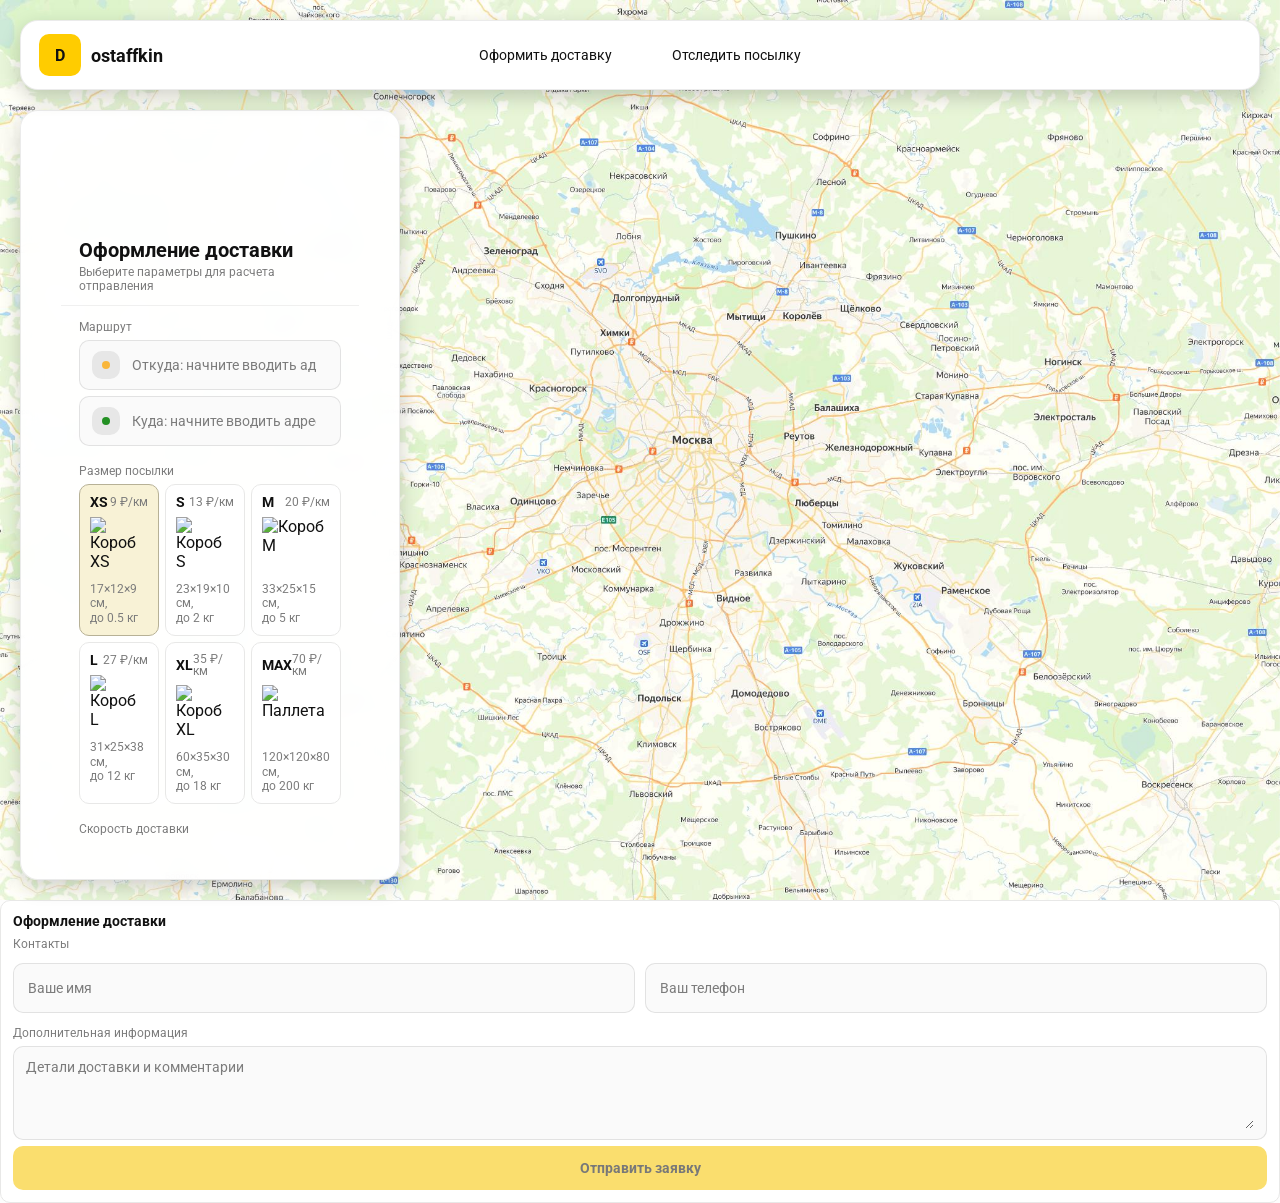
==== order.html @ 0e23ada5 "Create lesson 3" ====
<!doctype html>
<html lang="ru">
<head>
    <meta charset="utf-8"/>
    <meta name="viewport" content="width=device-width,initial-scale=1,maximum-scale=1,user-scalable=0"/>
    <title>Оформление доставки</title>

    <link rel="stylesheet" href="styles/base.css"/>
    <link rel="stylesheet" href="styles/base_adaptive.css"/>

    <link rel="stylesheet" href="styles/order.css"/>
    <link rel="stylesheet" href="styles/order_adaptive.css"/>
</head>
<body>


    <div id="map"></div>
    <div class="container">
        <header class="header">
            <a href="index.html" class="header-brand"><div class="header-logo">D</div> <div class="header-title">ostaffkin</div></a>
            <nav class="header-menu">
                <a class="header-link" href="order.html">Оформить <span>доставку</span></a>
                <a class="header-link" href="#">Отследить <span>посылку</span></a>
            </nav>
    
        </header>
        <aside class="main" id="sidebar">
            <div class="main-header">
                <div class="main-title">Оформление доставки</div>
                <div class="main-text">Выберите параметры для расчета отправления</div>
            </div>
            <div class="main-content">
                <div class="main-route">
                    <div class="main-block-title">Маршрут</div>
                    <div class="main-fields">
                        <div class="main-field" id="fromField">
                            <div class="main-pin"></div>
                            <input id="from" placeholder="Откуда: начните вводить адрес" autocomplete="off"/>
                            <div class="main-ac" id="fromAc" role="listbox" aria-label="Подсказки адресов"></div>
                        </div>
                
                        <div class="main-field" id="toField">
                            <div class="main-pin"></div>
                            <input id="to" placeholder="Куда: начните вводить адрес" autocomplete="off"/>
                            <div class="main-ac" id="toAc" role="listbox" aria-label="Подсказки адресов"></div>
                        </div>
                    </div>
                </div>

                <div class="main-package">
                    <div class="main-block-title">Размер посылки</div>
                
                    <div class="main-sizes">
                        <div class="main-size-card is-active" data-value="xs">
                            <div class="main-size-top">
                                <div class="main-size-label">XS</div>
                                <div class="main-size-rate">9 ₽/км</div>
                            </div>
                            <div class="main-size-media">
                                <img src="images/sizes/xs.png" alt="Короб XS"/>
                            </div>
                            <div class="main-size-description">17×12×9 см,<br>до 0.5 кг</div>
                        </div>
                
                        <div class="main-size-card" data-value="s">
                            <div class="main-size-top">
                                <div class="main-size-label">S</div>
                                <div class="main-size-rate">13 ₽/км</div>
                            </div>
                            <div class="main-size-media">
                                <img src="images/sizes/s.png" alt="Короб S"/>
                            </div>
                            <div class="main-size-description">23×19×10 см,<br>до 2 кг</div>
                        </div>
                
                        <div class="main-size-card" data-value="m">
                            <div class="main-size-top">
                                <div class="main-size-label">M</div>
                                <div class="main-size-rate">20 ₽/км</div>
                            </div>
                            <div class="main-size-media">
                                <img src="images/sizes/m.png" alt="Короб M"/>
                            </div>
                            <div class="main-size-description">33×25×15 см,<br>до 5 кг</div>
                        </div>
                
                        <div class="main-size-card" data-value="l">
                            <div class="main-size-top">
                                <div class="main-size-label">L</div>
                                <div class="main-size-rate">27 ₽/км</div>
                            </div>
                            <div class="main-size-media">
                                <img src="images/sizes/l.png" alt="Короб L"/>
                            </div>
                            <div class="main-size-description">31×25×38 см,<br>до 12 кг</div>
                        </div>
                
                        <div class="main-size-card" data-value="xl">
                            <div class="main-size-top">
                                <div class="main-size-label">XL</div>
                                <div class="main-size-rate">35 ₽/км</div>
                            </div>
                            <div class="main-size-media">
                                <img src="images/sizes/xl.png" alt="Короб XL"/>
                            </div>
                            <div class="main-size-description">60×35×30 см,<br>до 18 кг</div>
                        </div>
                
                        <div class="main-size-card" data-value="max">
                            <div class="main-size-top">
                                <div class="main-size-label">MAX</div>
                                <div class="main-size-rate">70 ₽/км</div>
                            </div>
                            <div class="main-size-media main-size-media-palleta">
                                <img src="images/sizes/max.png" alt="Паллета"/>
                            </div>
                            <div class="main-size-description">120×120×80 см,<br>до 200 кг</div>
                        </div>
                    </div>
                </div>
                <div class="main-speed">
                    <div class="main-block-title">Скорость доставки</div>
                
                    <div class="main-speeds">
                        <div class="main-speed-card is-active" data-value="regular">
                            <img class="main-speed-media" src="images/icons/regular.svg" alt="Regular"/>
                            <div class="main-speed-description">Обычная</div>
                        </div>
                        <div class="main-speed-card" data-value="fast">
                            <img class="main-speed-media" src="images/icons/fast.svg" alt="Fast"/>
                            <div class="main-speed-description">Приоритетная</div>
                        </div>
                
                    </div>
                </div>
                
                <div class="main-calculate-block">
                    <button id="calc" class="button calculate-button" type="button" disabled>Рассчитать</button>
                </div>
            <!-- results -->
            <div class="main-result" id="result">
                <div class="main-result-title">Расчеты вашего заказа</div>
                <div class="main-result-lines">
                    <div class="main-result-line"><span>Расстояние</span><span id="distanceValue">—</span></div>
                    <div class="main-result-line"><span>Доставим через</span><span id="durationValue">—</span></div>
                    <div class="main-result-line"><span>Тариф</span><span id="rateValue">—</span></div>
                </div>
                <div class="main-price">
                    <div class="main-price-label">Итого</div>
                    <div class="main-price-value" id="totalValue">—</div>
                </div>
            </div>

            </div>

        </aside>
        

        </div>

        <!-- modal -->
        <div class="main-order-box">
            <div class="main-order-form" id="orderForm">
                <div class="main-order-title">Оформление доставки</div>
                <div class="main-block-info-row">
                    <div class="main-block-title">Контакты</div>
                    <div class="order-fields">
                        <div class="main-field">
                            <input id="customerName" placeholder="Ваше имя" autocomplete="off"/>
                        </div>
                        <div class="main-field">
                            <input id="customerPhone" placeholder="Ваш телефон" autocomplete="off" inputmode="tel"/>
                        </div>
                    </div>
                </div>
                <div class="main-block-info-row extra-info">
                    <div class="main-block-title">Дополнительная информация</div>
                    <div class="main-field textarea">
                        <textarea id="comment" placeholder="Детали доставки и комментарии"></textarea>
                    </div>
                </div>
                <button id="submit" class="button main-submit-request" type="button" disabled>Отправить
                    заявку
                </button>
            </div>
        
            <div class="main-order-success" id="orderSuccess">
                <div class="main-success-icon">✓</div>
                <div class="main-success-title">Заявка отправлена!</div>
                <div class="main-success-title">Номер отправления – <span id="orderId"></span></div>
                <div class="main-success-subtitle">Мы скоро свяжемся с вами</div>
            </div>
        </div>
</body>
</html>
---- styles/base.css ----
@font-face {
    font-family: "Roboto";
    src: url("../fonts/Roboto-Regular.ttf");
    font-weight: normal;
}

@font-face {
    font-family: "Roboto";
    src: url("../fonts/Roboto-Bold.ttf");
    font-weight: bold;
}

@font-face {
    font-family: "Roboto";
    src: url("../fonts/Roboto-Medium.ttf");
    font-weight: 500;
}

*, *::before, *::after {
    box-sizing: border-box;
}
html, body {
    margin: 0;
    color: #111111;
    font-family: "Roboto", sans-serif;
}

body {
    background: #FDFDFD;
}


.container {
    overflow: hidden;
    min-height: 100vh;
}

.header {
    border-radius: 18px;
    box-shadow: 0 7px 20px 0 #0000002E;
    backdrop-filter: blur(10px);
    background: #ffffff;
    left: 20px;
    border: 1px solid rgba(0, 0, 0, 0.08);
    position: fixed;
    right: 20px;
    top: 20px;
    padding: 14px 18px;
    height: 70px;
    display: flex;
    align-items: center;
    z-index: 6;
}

.header-brand {
    display: flex;
    align-items: center;
    text-decoration: none;
    gap: 10px;
}

.header-logo {
    width: 42px;
    height: 42px;
    border-radius: 10px;
    background: #FFCC00;
    display: grid;
    place-items: center;
    font-weight: bold;
    color: #111;
}

.header-title {
    font-size: 18px;
    font-weight: bold;
    color: #111111;
    text-decoration: none;
}
.header-menu {
    display: flex;
    align-items: center;
    gap: 60px;
    margin: 0;
    position: absolute;
    left: 50%;
    transform: translateX(-50%);
}

.header-link {
    font-size: 14px;
    color: #111111;
    text-decoration: none;
}

.main {
    padding: 111px 40px 40px;
    position: relative;
    display: flex;
}

.button {
    border: 0;
    outline: none;
    height: 44px;
    border-radius: 10px;
    font-size: 14px;
    font-weight: bold;
    cursor: pointer;
    font-family: inherit;
    transition: transform .08s ease, opacity .12s ease;
    background: #ffcc00;
    color: #111111;
    text-align: center;
    text-decoration: none;
}

.button:hover {
    background-color: #E5BC19;
}

.button:disabled {
    cursor: not-allowed;
    background-color: #FADE6E;
    color: #787878;
    transform: none;
}

.button.button-white {
    background: #ffffff;
    border: 1px solid #111111;
}

.button.button-white:hover {
    background: rgb(241 241 241);
}
---- styles/base_adaptive.css ----
@media (max-width: 767px) {
    .header {
        left: 10px;
        right: 10px;
        top: 10px;
    }

    .header-link span {
        display: none;
    }

    .header-menu {
        gap: 20px;
        justify-content: flex-start;
        margin: 0 0 0 30px;
        position: static;
        transform: none;
    }
}

@media (max-width: 420px) {
    .header-title {
        display: none;
    }
}

@media (max-width: 374px) {
    .header-menu {
        gap: 10px;
        margin: 0 0 0 10px;
    }
}
---- styles/order.css ----
#map {
    background-image: url("../images/order-bg.png");
    background-size: cover;
    position: fixed;
    inset: 0;
}
.main {
    border-radius: 18px;
    box-shadow: 0 7px 20px 0 #0000002E;
    backdrop-filter: blur(10px);
    background: rgba(255, 255, 255, 0.96);
    left: 20px;
    border: 1px solid rgba(0, 0, 0, 0.08);
    position: fixed;
    top: 110px;
    bottom: 20px;
    width: 380px;
    display: flex;
    flex-direction: column;
    overflow: hidden;
    z-index: 5;
}
.main-header {
    padding: 18px 18px 12px 18px;
    border-bottom: 1px solid rgba(0, 0, 0, 0.06);
    display: flex;
    flex-direction: column;
}

.main-title {
    font-size: 20px;
    line-height: 100%;
    font-weight: bold;
}

.main-text {
    font-size: 12px;
    margin-top: 5px;
    color: #7C7C7C;
}
.main-content {
    padding: 14px 18px 18px 18px;
    overflow: auto;
    scrollbar-width: none;
    display: flex;
    flex-direction: column;
    gap: 18px;
    flex: 1;
}
.main-block-title {
    font-size: 12px;
    color: #7C7C7C;
}

.main-route .main-block-title,
.main-package .main-block-title {
    margin-bottom: 6px;
}
.main-field {
    display: flex;
    align-items: center;
    margin-top: 6px;
    gap: 10px;
    border: 1px solid #1111111A;
    background: #FAFAFA;
    border-radius: 10px;
    padding: 10px 12px;
    position: relative;
    box-sizing: border-box;
    height: 50px;
}

.main-field.textarea {
    height: auto;
}

.main-pin {
    width: 28px;
    height: 28px;
    border-radius: 10px;
    background: rgba(17, 17, 17, 0.08);
    display: grid;
    place-items: center;
    flex: 0 0 auto;
    position: relative;
}

.main-pin::before {
    content: "";
    width: 8px;
    height: 8px;
    border-radius: 999px;
    background: orange;
    opacity: .75;
    display: block;
}

.main-field:last-child .main-pin::before {
    background: green;
    opacity: .85;
}

input, textarea {
    width: 100%;
    border: 0;
    outline: none;
    background: transparent;
    font-size: 14px;
    color: #111111;
    font-family: inherit;
}

textarea {
    resize: vertical;
    min-height: 72px;
    padding: 2px 0;
}

input::placeholder, textarea::placeholder {
    color: #7C7C7C;
}

.main-field:focus-within {
    border-color: rgba(0, 0, 0, 0.20);
    box-shadow: 0 0 0 4px rgba(255, 204, 0, 0.35);
    background: rgba(255, 255, 255, 0.75);
}
.main-sizes {
    display: grid;
    gap: 6px;
    grid-template-columns: repeat(3, 1fr);
}

.main-size-card {
    border: 1px solid #E8E8E7;
    background: #FFFFFF;
    border-radius: 10px;
    padding: 10px;
    cursor: pointer;
    user-select: none;
    transition: transform .08s ease, border-color .12s ease, background .12s ease;
    min-height: 139px;
}

.main-size-card:hover {
    transform: translateY(-1px);
}

.main-size-card.is-active {
    background-color: #F8F2D6;
    border-color: #B7B196;
}

.main-size-top {
    display: flex;
    align-items: center;
    justify-content: space-between;
}

.main-size-label {
    font-weight: bold;
    font-size: 14px;
    color: #111111;
    line-height: 100%;
}

.main-size-rate {
    font-size: 12px;
    color: #7C7C7C;
    line-height: 100%;
}

.main-size-media {
    margin-top: 8px;
    height: 57px;
}

.main-size-description {
    margin-top: 8px;
    font-size: 12px;
    color: #7C7C7C;
    line-height: 1.2;
}

.calculate-button {
    width: 100%;
}

.main-result {
    border: 1px solid rgba(0, 0, 0, 0.08);
    background: rgba(255, 255, 255, 0.75);
    border-radius: 16px;
    padding: 12px;
    line-height: 1.25;
}

.main-result-title {
    font-weight: bold;
    font-size: 13px;
    color: #111111;
    margin-bottom: 13px;
}

.main-result-lines {
    gap: 8px;
    display: flex;
    flex-direction: column;
}

.main-result-line {
    font-size: 13px;
    color: rgba(17, 17, 17, 0.85);
    display: flex;
    justify-content: space-between;
}

.main-price {
    margin-top: 18px;
    padding-top: 10px;
    border-top: 1px dashed rgba(0, 0, 0, 0.12);
    display: flex;
    align-items: baseline;
    justify-content: space-between;
}

.main-price-label {
    font-size: 12px;
    color: rgba(17, 17, 17, 0.55);
}

.main-price-value {
    font-size: 20px;
    font-weight: bold;
    color: #111111;
    letter-spacing: -0.3px;
}

.main-order-box {
    background: #ffffff;
    border: 1px solid #E8E8E7;
    border-radius: 10px;
    padding: 12px;
}

.main-order-title {
    margin-bottom: 8px;
    font-weight: bold;
    font-size: 14px;
    color: #111111;
}

.main-block-info {
    display: flex;
    flex-direction: column;
    gap: 6px;
}

.order-fields {
    display: grid;
    grid-template-columns: 1fr 1fr;
    column-gap: 10px;
    margin-top: 6px;
}

.main-block-info-row.extra-info {
    display: block;
    margin-top: 13px;
}

.main-submit-request {
    width: 100%;
    margin-top: 6px;
}

.main-order-success {
    display: none;
    text-align: center;
    padding: 22px 12px;
    gap: 12px;
}

.main-order-success.is-visible {
    display: flex;
    flex-direction: column;
    align-items: center;
}

.main-success-icon {
    width: 56px;
    height: 56px;
    border-radius: 50%;
    background: #16a34a;
    color: #ffffff;
    display: grid;
    place-items: center;
    font-size: 30px;
}

.main-success-title {
    font-size: 14px;
    font-weight: bold;
    color: #111111;
}

.main-success-subtitle {
    font-size: 12px;
    color: rgba(17, 17, 17, 0.55);
    line-height: 1.3;
}
.main-speed .main-block-title {
    margin-bottom: 6px;
}

.main-speeds {
    display: grid;
    gap: 6px;
    grid-template-columns: repeat(2, 1fr);
}

.main-speed-card {
    border: 1px solid #E8E8E7;
    background: #FFFFFF;
    border-radius: 10px;
    padding: 10px;
    cursor: pointer;
    user-select: none;
    transition: transform .08s ease, border-color .12s ease, background .12s ease;
    display: flex;
    align-items: center;
    gap: 10px;
}

.main-speed-card:hover {
    transform: translateY(-1px);
}

.main-speed-card.is-active {
    background-color: #F8F2D6;
    border-color: #B7B196;
}

.main-speed-description {
    font-size: 12px;
    color: #7C7C7C;
    line-height: 1.2;
}
---- styles/order_adaptive.css ----
@media (max-width: 767px) {
    .main {
        left: 10px;
        right: 10px;
        top: 50%;
        bottom: 12px;
        width: auto;
        max-width: none;
    }
}

@media (max-width: 420px) {
    .main-sizes {
        grid-template-columns: repeat(2, 1fr);
    }
}
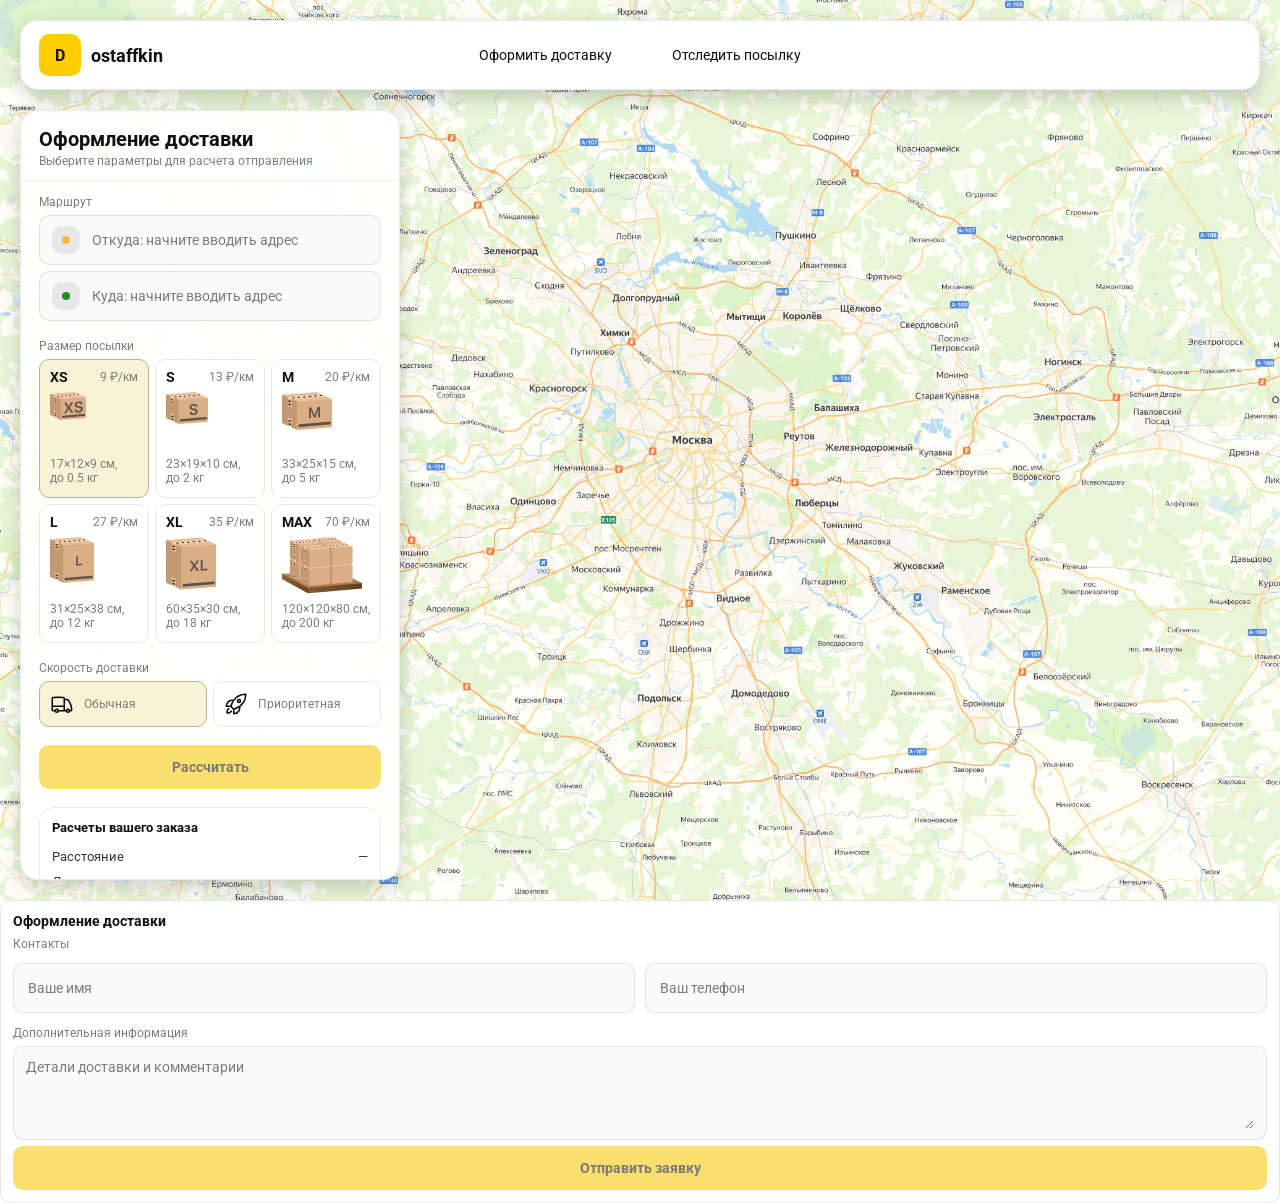
==== commit e23d2821: "order and track" ====
--- a/order.html
+++ b/order.html
@@ -20,7 +20,7 @@
             <a href="index.html" class="header-brand"><div class="header-logo">D</div> <div class="header-title">ostaffkin</div></a>
             <nav class="header-menu">
                 <a class="header-link" href="order.html">Оформить <span>доставку</span></a>
-                <a class="header-link" href="#">Отследить <span>посылку</span></a>
+                <a class="header-link" href="track.html">Отследить <span>посылку</span></a>
             </nav>
     
         </header>
--- a/styles/base.css
+++ b/styles/base.css
@@ -92,12 +92,6 @@
     text-decoration: none;
 }
 
-.main {
-    padding: 111px 40px 40px;
-    position: relative;
-    display: flex;
-}
-
 .button {
     border: 0;
     outline: none;
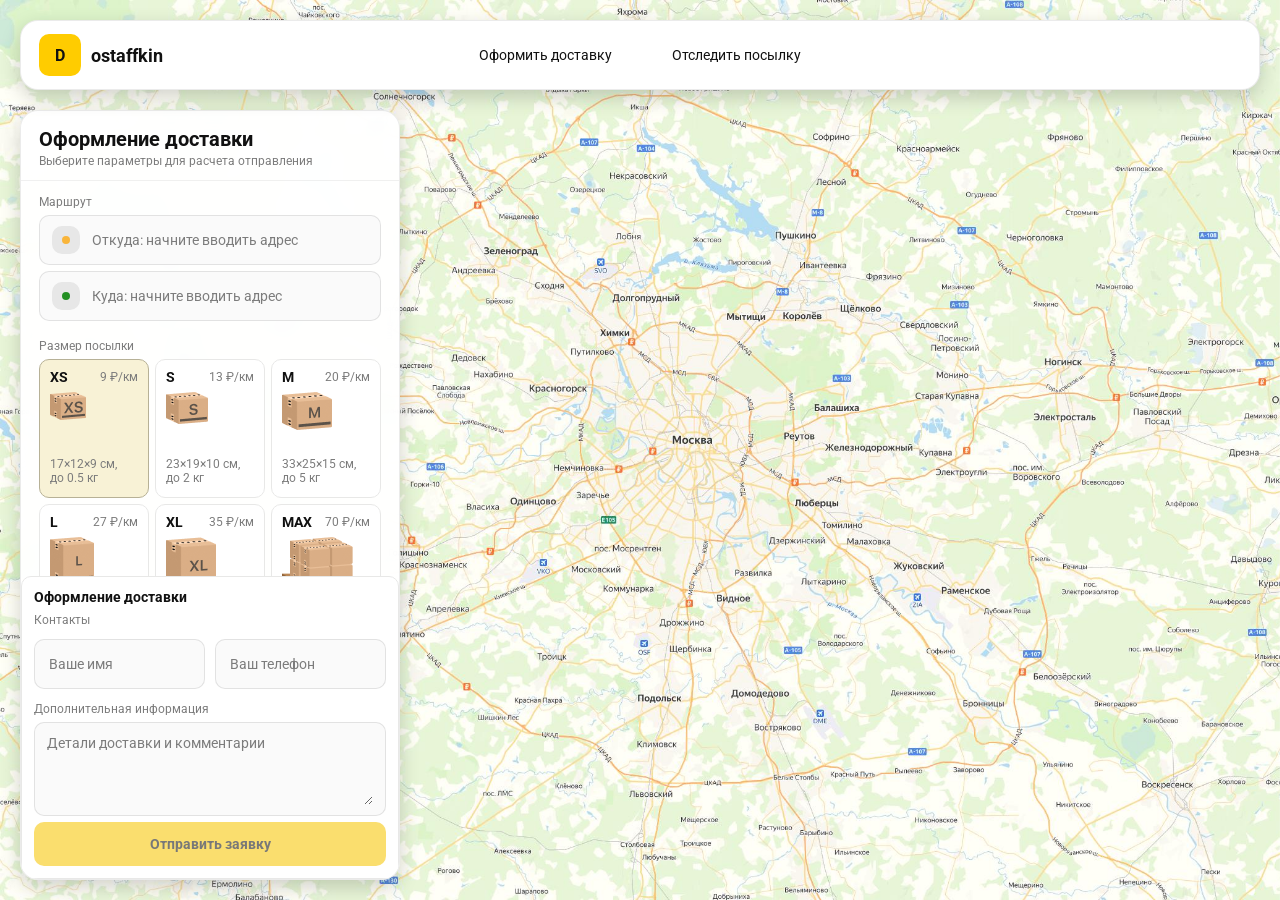
==== commit 1254c007: "perenos formi" ====
--- a/order.html
+++ b/order.html
@@ -150,15 +150,8 @@
                     <div class="main-price-value" id="totalValue">—</div>
                 </div>
             </div>
-
             </div>
-
-        </aside>
-        
-
-        </div>
-
-        <!-- modal -->
+            <!-- order send -->
         <div class="main-order-box">
             <div class="main-order-form" id="orderForm">
                 <div class="main-order-title">Оформление доставки</div>
@@ -191,5 +184,12 @@
                 <div class="main-success-subtitle">Мы скоро свяжемся с вами</div>
             </div>
         </div>
+
+        </aside>
+        
+
+        </div>
+
+        
 </body>
 </html>
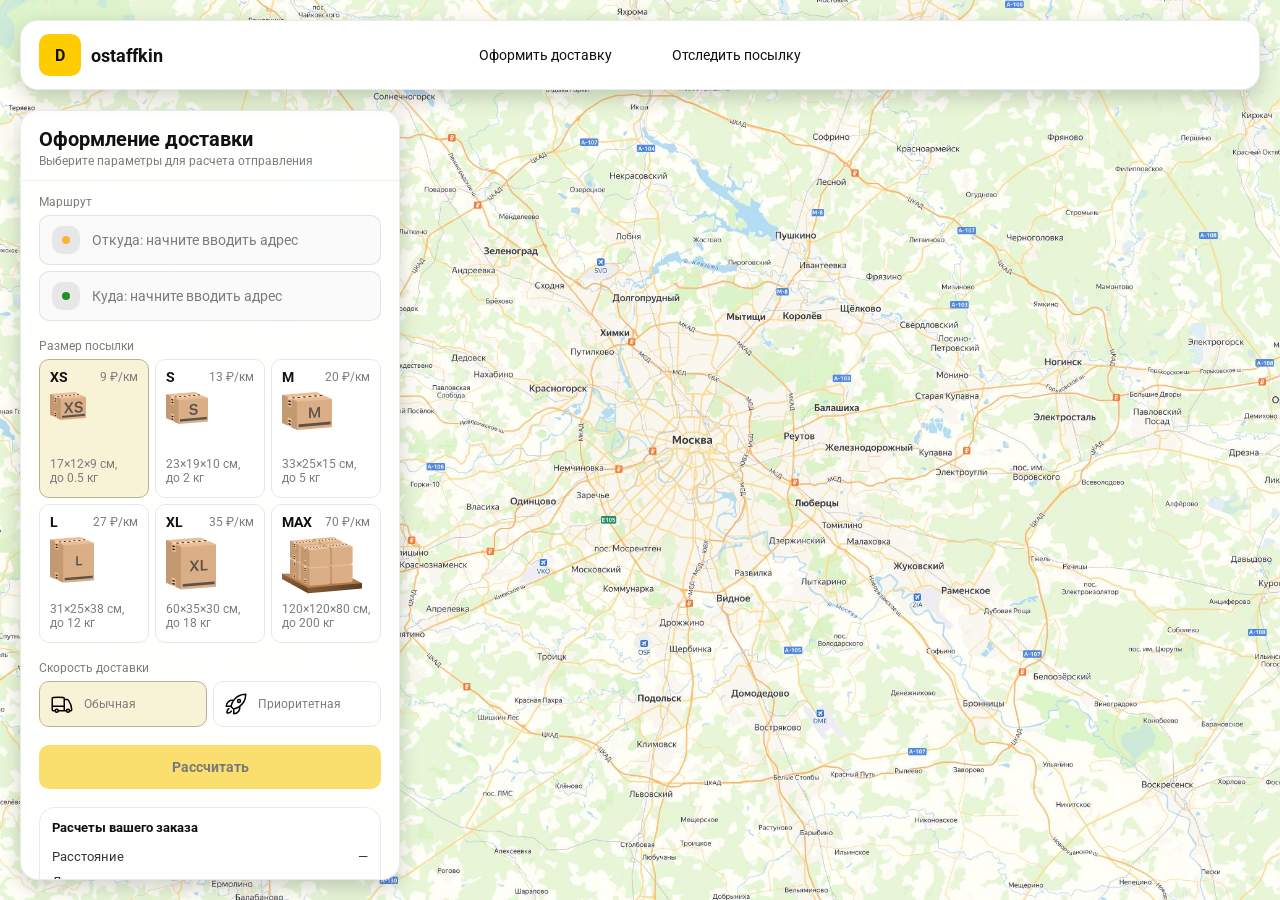
==== commit 58df7b71: "revrite order" ====
--- a/order.html
+++ b/order.html
@@ -1,28 +1,33 @@
 <!doctype html>
 <html lang="ru">
+
 <head>
-    <meta charset="utf-8"/>
-    <meta name="viewport" content="width=device-width,initial-scale=1,maximum-scale=1,user-scalable=0"/>
+    <meta charset="utf-8" />
+    <meta name="viewport" content="width=device-width,initial-scale=1,maximum-scale=1,user-scalable=0" />
     <title>Оформление доставки</title>
 
-    <link rel="stylesheet" href="styles/base.css"/>
-    <link rel="stylesheet" href="styles/base_adaptive.css"/>
-
-    <link rel="stylesheet" href="styles/order.css"/>
-    <link rel="stylesheet" href="styles/order_adaptive.css"/>
+    <link rel="stylesheet" href="styles/base.css" />
+    <link rel="stylesheet" href="styles/base_adaptive.css" />
+
+    <link rel="stylesheet" href="styles/order.css" />
+    <link rel="stylesheet" href="styles/order_adaptive.css" />
 </head>
+
 <body>
 
 
     <div id="map"></div>
     <div class="container">
         <header class="header">
-            <a href="index.html" class="header-brand"><div class="header-logo">D</div> <div class="header-title">ostaffkin</div></a>
+            <a href="index.html" class="header-brand">
+                <div class="header-logo">D</div>
+                <div class="header-title">ostaffkin</div>
+            </a>
             <nav class="header-menu">
                 <a class="header-link" href="order.html">Оформить <span>доставку</span></a>
                 <a class="header-link" href="track.html">Отследить <span>посылку</span></a>
             </nav>
-    
+
         </header>
         <aside class="main" id="sidebar">
             <div class="main-header">
@@ -35,13 +40,13 @@
                     <div class="main-fields">
                         <div class="main-field" id="fromField">
                             <div class="main-pin"></div>
-                            <input id="from" placeholder="Откуда: начните вводить адрес" autocomplete="off"/>
+                            <input id="from" placeholder="Откуда: начните вводить адрес" autocomplete="off" />
                             <div class="main-ac" id="fromAc" role="listbox" aria-label="Подсказки адресов"></div>
                         </div>
-                
+
                         <div class="main-field" id="toField">
                             <div class="main-pin"></div>
-                            <input id="to" placeholder="Куда: начните вводить адрес" autocomplete="off"/>
+                            <input id="to" placeholder="Куда: начните вводить адрес" autocomplete="off" />
                             <div class="main-ac" id="toAc" role="listbox" aria-label="Подсказки адресов"></div>
                         </div>
                     </div>
@@ -49,7 +54,7 @@
 
                 <div class="main-package">
                     <div class="main-block-title">Размер посылки</div>
-                
+
                     <div class="main-sizes">
                         <div class="main-size-card is-active" data-value="xs">
                             <div class="main-size-top">
@@ -57,62 +62,62 @@
                                 <div class="main-size-rate">9 ₽/км</div>
                             </div>
                             <div class="main-size-media">
-                                <img src="images/sizes/xs.png" alt="Короб XS"/>
+                                <img src="images/sizes/xs.png" alt="Короб XS" />
                             </div>
                             <div class="main-size-description">17×12×9 см,<br>до 0.5 кг</div>
                         </div>
-                
+
                         <div class="main-size-card" data-value="s">
                             <div class="main-size-top">
                                 <div class="main-size-label">S</div>
                                 <div class="main-size-rate">13 ₽/км</div>
                             </div>
                             <div class="main-size-media">
-                                <img src="images/sizes/s.png" alt="Короб S"/>
+                                <img src="images/sizes/s.png" alt="Короб S" />
                             </div>
                             <div class="main-size-description">23×19×10 см,<br>до 2 кг</div>
                         </div>
-                
+
                         <div class="main-size-card" data-value="m">
                             <div class="main-size-top">
                                 <div class="main-size-label">M</div>
                                 <div class="main-size-rate">20 ₽/км</div>
                             </div>
                             <div class="main-size-media">
-                                <img src="images/sizes/m.png" alt="Короб M"/>
+                                <img src="images/sizes/m.png" alt="Короб M" />
                             </div>
                             <div class="main-size-description">33×25×15 см,<br>до 5 кг</div>
                         </div>
-                
+
                         <div class="main-size-card" data-value="l">
                             <div class="main-size-top">
                                 <div class="main-size-label">L</div>
                                 <div class="main-size-rate">27 ₽/км</div>
                             </div>
                             <div class="main-size-media">
-                                <img src="images/sizes/l.png" alt="Короб L"/>
+                                <img src="images/sizes/l.png" alt="Короб L" />
                             </div>
                             <div class="main-size-description">31×25×38 см,<br>до 12 кг</div>
                         </div>
-                
+
                         <div class="main-size-card" data-value="xl">
                             <div class="main-size-top">
                                 <div class="main-size-label">XL</div>
                                 <div class="main-size-rate">35 ₽/км</div>
                             </div>
                             <div class="main-size-media">
-                                <img src="images/sizes/xl.png" alt="Короб XL"/>
+                                <img src="images/sizes/xl.png" alt="Короб XL" />
                             </div>
                             <div class="main-size-description">60×35×30 см,<br>до 18 кг</div>
                         </div>
-                
+
                         <div class="main-size-card" data-value="max">
                             <div class="main-size-top">
                                 <div class="main-size-label">MAX</div>
                                 <div class="main-size-rate">70 ₽/км</div>
                             </div>
                             <div class="main-size-media main-size-media-palleta">
-                                <img src="images/sizes/max.png" alt="Паллета"/>
+                                <img src="images/sizes/max.png" alt="Паллета" />
                             </div>
                             <div class="main-size-description">120×120×80 см,<br>до 200 кг</div>
                         </div>
@@ -120,76 +125,79 @@
                 </div>
                 <div class="main-speed">
                     <div class="main-block-title">Скорость доставки</div>
-                
+
                     <div class="main-speeds">
                         <div class="main-speed-card is-active" data-value="regular">
-                            <img class="main-speed-media" src="images/icons/regular.svg" alt="Regular"/>
+                            <img class="main-speed-media" src="images/icons/regular.svg" alt="Regular" />
                             <div class="main-speed-description">Обычная</div>
                         </div>
                         <div class="main-speed-card" data-value="fast">
-                            <img class="main-speed-media" src="images/icons/fast.svg" alt="Fast"/>
+                            <img class="main-speed-media" src="images/icons/fast.svg" alt="Fast" />
                             <div class="main-speed-description">Приоритетная</div>
                         </div>
-                
-                    </div>
-                </div>
-                
+
+                    </div>
+                </div>
+
                 <div class="main-calculate-block">
                     <button id="calc" class="button calculate-button" type="button" disabled>Рассчитать</button>
                 </div>
-            <!-- results -->
-            <div class="main-result" id="result">
-                <div class="main-result-title">Расчеты вашего заказа</div>
-                <div class="main-result-lines">
-                    <div class="main-result-line"><span>Расстояние</span><span id="distanceValue">—</span></div>
-                    <div class="main-result-line"><span>Доставим через</span><span id="durationValue">—</span></div>
-                    <div class="main-result-line"><span>Тариф</span><span id="rateValue">—</span></div>
-                </div>
-                <div class="main-price">
-                    <div class="main-price-label">Итого</div>
-                    <div class="main-price-value" id="totalValue">—</div>
+                <!-- results -->
+                <div class="main-result" id="result">
+                    <div class="main-result-title">Расчеты вашего заказа</div>
+                    <div class="main-result-lines">
+                        <div class="main-result-line"><span>Расстояние</span><span id="distanceValue">—</span></div>
+                        <div class="main-result-line"><span>Доставим через</span><span id="durationValue">—</span></div>
+                        <div class="main-result-line"><span>Тариф</span><span id="rateValue">—</span></div>
+                    </div>
+                    <div class="main-price">
+                        <div class="main-price-label">Итого</div>
+                        <div class="main-price-value" id="totalValue">—</div>
+                    </div>
+                </div>
+                <!-- order send -->
+            <div class="main-order-box">
+                <div class="main-order-form" id="orderForm">
+                    <div class="main-order-title">Оформление доставки</div>
+                    <div class="main-block-info-row">
+                        <div class="main-block-title">Контакты</div>
+                        <div class="order-fields">
+                            <div class="main-field">
+                                <input id="customerName" placeholder="Ваше имя" autocomplete="off" />
+                            </div>
+                            <div class="main-field">
+                                <input id="customerPhone" placeholder="Ваш телефон" autocomplete="off"
+                                    inputmode="tel" />
+                            </div>
+                        </div>
+                    </div>
+                    <div class="main-block-info-row extra-info">
+                        <div class="main-block-title">Дополнительная информация</div>
+                        <div class="main-field textarea">
+                            <textarea id="comment" placeholder="Детали доставки и комментарии"></textarea>
+                        </div>
+                    </div>
+                    <button id="submit" class="button main-submit-request" type="button" disabled>Отправить
+                        заявку
+                    </button>
+                </div>
+
+                <div class="main-order-success" id="orderSuccess">
+                    <div class="main-success-icon">✓</div>
+                    <div class="main-success-title">Заявка отправлена!</div>
+                    <div class="main-success-title">Номер отправления – <span id="orderId"></span></div>
+                    <div class="main-success-subtitle">Мы скоро свяжемся с вами</div>
                 </div>
             </div>
             </div>
-            <!-- order send -->
-        <div class="main-order-box">
-            <div class="main-order-form" id="orderForm">
-                <div class="main-order-title">Оформление доставки</div>
-                <div class="main-block-info-row">
-                    <div class="main-block-title">Контакты</div>
-                    <div class="order-fields">
-                        <div class="main-field">
-                            <input id="customerName" placeholder="Ваше имя" autocomplete="off"/>
-                        </div>
-                        <div class="main-field">
-                            <input id="customerPhone" placeholder="Ваш телефон" autocomplete="off" inputmode="tel"/>
-                        </div>
-                    </div>
-                </div>
-                <div class="main-block-info-row extra-info">
-                    <div class="main-block-title">Дополнительная информация</div>
-                    <div class="main-field textarea">
-                        <textarea id="comment" placeholder="Детали доставки и комментарии"></textarea>
-                    </div>
-                </div>
-                <button id="submit" class="button main-submit-request" type="button" disabled>Отправить
-                    заявку
-                </button>
-            </div>
-        
-            <div class="main-order-success" id="orderSuccess">
-                <div class="main-success-icon">✓</div>
-                <div class="main-success-title">Заявка отправлена!</div>
-                <div class="main-success-title">Номер отправления – <span id="orderId"></span></div>
-                <div class="main-success-subtitle">Мы скоро свяжемся с вами</div>
-            </div>
-        </div>
+            
 
         </aside>
-        
-
-        </div>
-
-        
+
+
+    </div>
+
+
 </body>
+
 </html>
--- a/styles/base.css
+++ b/styles/base.css
@@ -126,4 +126,73 @@
 
 .button.button-white:hover {
     background: rgb(241 241 241);
+}
+.main-field {
+    display: flex;
+    align-items: center;
+    margin-top: 6px;
+    gap: 10px;
+    border: 1px solid #1111111A;
+    background: #FAFAFA;
+    border-radius: 10px;
+    padding: 10px 12px;
+    position: relative;
+    box-sizing: border-box;
+    height: 50px;
+}
+
+.main-field.textarea {
+    height: auto;
+}
+
+.main-pin {
+    width: 28px;
+    height: 28px;
+    border-radius: 10px;
+    background: rgba(17, 17, 17, 0.08);
+    display: grid;
+    place-items: center;
+    flex: 0 0 auto;
+    position: relative;
+}
+
+.main-pin::before {
+    content: "";
+    width: 8px;
+    height: 8px;
+    border-radius: 999px;
+    background: orange;
+    opacity: .75;
+    display: block;
+}
+
+.main-field:last-child .main-pin::before {
+    background: green;
+    opacity: .85;
+}
+
+input, textarea {
+    width: 100%;
+    border: 0;
+    outline: none;
+    background: transparent;
+    font-size: 14px;
+    color: #111111;
+    font-family: inherit;
+}
+
+textarea {
+    resize: vertical;
+    min-height: 72px;
+    padding: 2px 0;
+}
+
+input::placeholder, textarea::placeholder {
+    color: #7C7C7C;
+}
+
+.main-field:focus-within {
+    border-color: rgba(0, 0, 0, 0.20);
+    box-shadow: 0 0 0 4px rgba(255, 204, 0, 0.35);
+    background: rgba(255, 255, 255, 0.75);
 }
--- a/styles/order.css
+++ b/styles/order.css
@@ -254,7 +254,7 @@
     flex-direction: column;
     gap: 6px;
 }
-
+/**/
 .order-fields {
     display: grid;
     grid-template-columns: 1fr 1fr;
